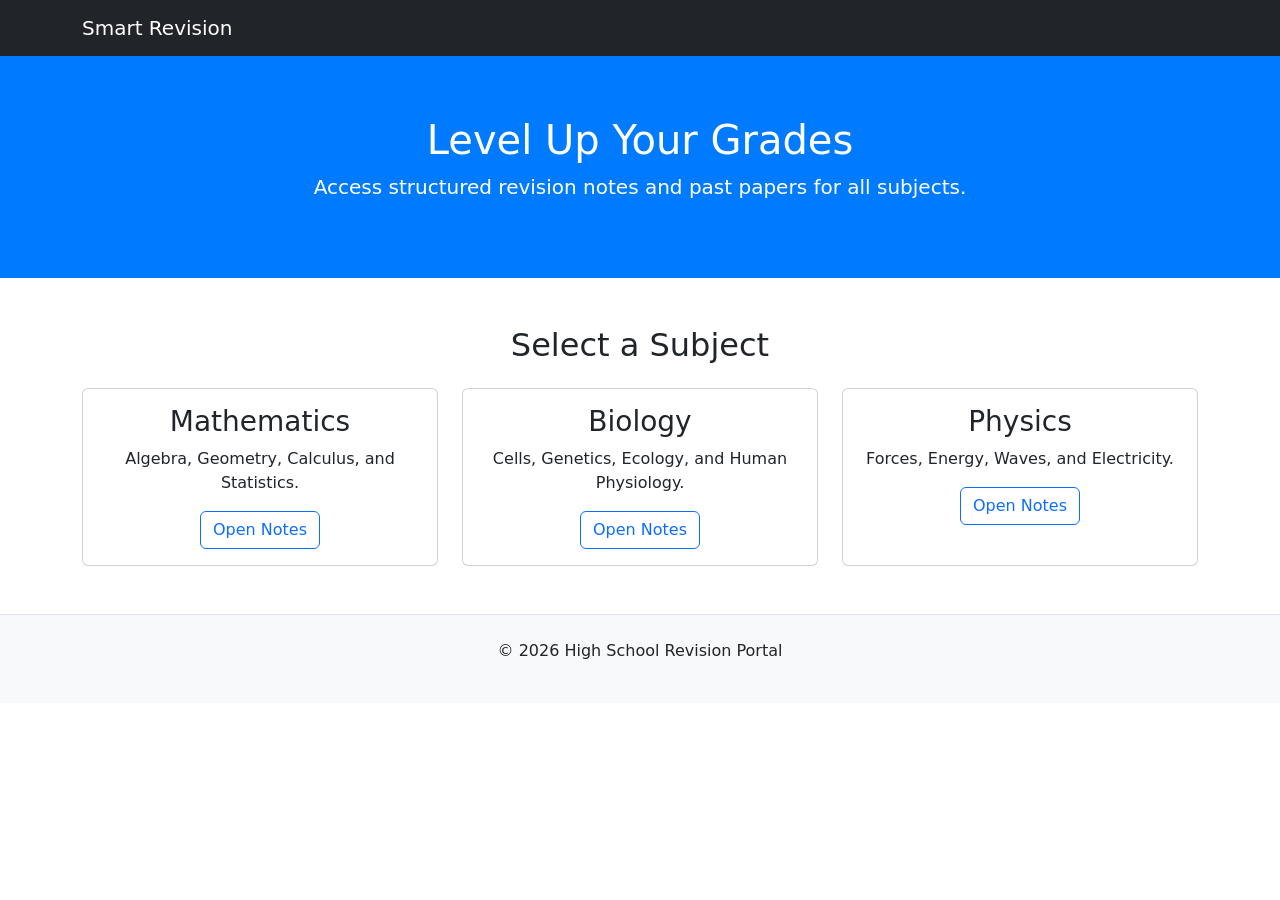
==== index.html @ f05e2a34 "Moved files to root and removed subfolder" ====
<!DOCTYPE html>
<html lang="en">
<head>
    <meta charset="UTF-8">
    <meta name="viewport" content="width=device-width, initial-scale=1.0">
    <title>High School Revision Portal</title>
    <link href="https://cdn.jsdelivr.net/npm/bootstrap@5.3.0/dist/css/bootstrap.min.css" rel="stylesheet">
    <style>
        .subject-card { transition: 0.3s; cursor: pointer; }
        .subject-card:hover { transform: translateY(-5px); box-shadow: 0 10px 20px rgba(0,0,0,0.1); }
        .hero-section { background: #007bff; color: white; padding: 60px 0; }
    </style>
</head>
<body>

    <nav class="navbar navbar-expand-lg navbar-dark bg-dark">
        <div class="container">
            <a class="navbar-brand" href="#">Smart Revision</a>
        </div>
    </nav>

    <header class="hero-section text-center">
        <div class="container">
            <h1>Level Up Your Grades</h1>
            <p class="lead">Access structured revision notes and past papers for all subjects.</p>
        </div>
    </header>

    <div class="container my-5">
        <h2 class="mb-4 text-center">Select a Subject</h2>
        <div class="row g-4">
            <div class="col-md-4">
                <div class="card h-100 subject-card">
                    <div class="card-body text-center">
                        <h3 class="card-title">Mathematics</h3>
                        <p class="card-text">Algebra, Geometry, Calculus, and Statistics.</p>
                        <a href="mathematics.html" class="btn btn-outline-primary">Open Notes</a>
                    </div>
                </div>
            </div>

            <div class="col-md-4">
                <div class="card h-100 subject-card">
                    <div class="card-body text-center">
                        <h3 class="card-title">Biology</h3>
                        <p class="card-text">Cells, Genetics, Ecology, and Human Physiology.</p>
                        <a href="#" class="btn btn-outline-primary">Open Notes</a>
                    </div>
                </div>
            </div>

            <div class="col-md-4">
                <div class="card h-100 subject-card">
                    <div class="card-body text-center">
                        <h3 class="card-title">Physics</h3>
                        <p class="card-text">Forces, Energy, Waves, and Electricity.</p>
                        <a href="#" class="btn btn-outline-primary">Open Notes</a>
                    </div>
                </div>
            </div>
        </div>
    </div>

    <footer class="text-center py-4 bg-light border-top">
        <p>&copy; 2026 High School Revision Portal</p>
    </footer>

</body>
</html>
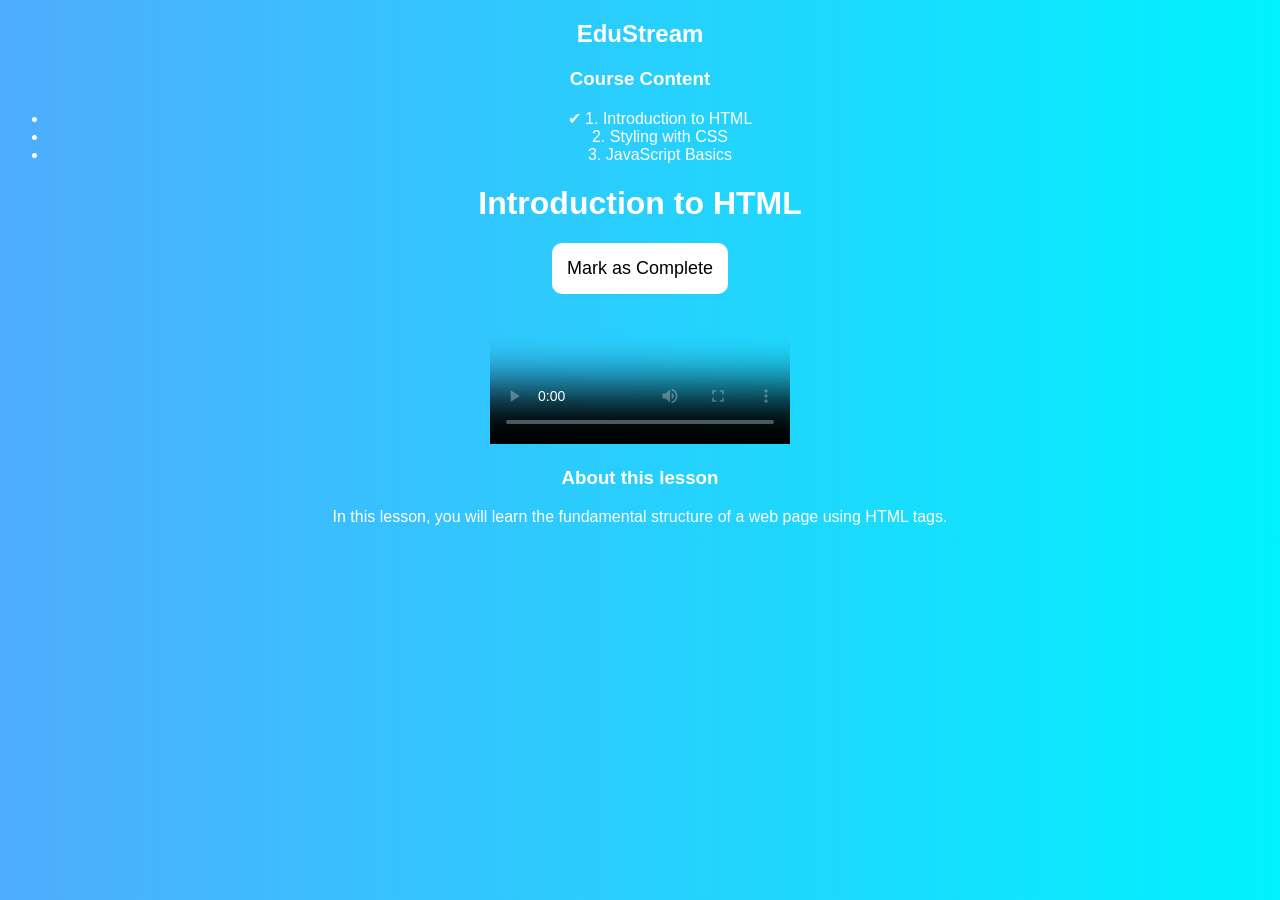
==== commit 999b2fcd: "Created initial HTML structure with sidebar and video player" ====
--- a/index.html
+++ b/index.html
@@ -3,67 +3,53 @@
 <head>
     <meta charset="UTF-8">
     <meta name="viewport" content="width=device-width, initial-scale=1.0">
-    <title>High School Revision Portal</title>
-    <link href="https://cdn.jsdelivr.net/npm/bootstrap@5.3.0/dist/css/bootstrap.min.css" rel="stylesheet">
-    <style>
-        .subject-card { transition: 0.3s; cursor: pointer; }
-        .subject-card:hover { transform: translateY(-5px); box-shadow: 0 10px 20px rgba(0,0,0,0.1); }
-        .hero-section { background: #007bff; color: white; padding: 60px 0; }
-    </style>
+    <title>EduStream | My E-Learning Platform</title>
+    <link rel="stylesheet" href="style.css">
+    <link href="https://fonts.googleapis.com/css2?family=Inter:wght@400;600&display=swap" rel="stylesheet">
 </head>
 <body>
 
-    <nav class="navbar navbar-expand-lg navbar-dark bg-dark">
-        <div class="container">
-            <a class="navbar-brand" href="#">Smart Revision</a>
-        </div>
-    </nav>
+    <div class="container">
+        <aside class="sidebar">
+            <div class="logo">
+                <h2>Edu<span>Stream</span></h2>
+            </div>
+            <nav class="lesson-list">
+                <h3>Course Content</h3>
+                <ul id="playlist">
+                    <li class="active" onclick="changeVideo('vid1.mp4', 'Introduction to HTML')">
+                        <span class="status">✔</span> 1. Introduction to HTML
+                    </li>
+                    <li onclick="changeVideo('vid2.mp4', 'Styling with CSS')">
+                        <span class="status"></span> 2. Styling with CSS
+                    </li>
+                    <li onclick="changeVideo('vid3.mp4', 'JavaScript Basics')">
+                        <span class="status"></span> 3. JavaScript Basics
+                    </li>
+                </ul>
+            </nav>
+        </aside>
 
-    <header class="hero-section text-center">
-        <div class="container">
-            <h1>Level Up Your Grades</h1>
-            <p class="lead">Access structured revision notes and past papers for all subjects.</p>
-        </div>
-    </header>
+        <main class="main-content">
+            <header>
+                <h1 id="current-lesson-title">Introduction to HTML</h1>
+                <button class="btn-complete">Mark as Complete</button>
+            </header>
 
-    <div class="container my-5">
-        <h2 class="mb-4 text-center">Select a Subject</h2>
-        <div class="row g-4">
-            <div class="col-md-4">
-                <div class="card h-100 subject-card">
-                    <div class="card-body text-center">
-                        <h3 class="card-title">Mathematics</h3>
-                        <p class="card-text">Algebra, Geometry, Calculus, and Statistics.</p>
-                        <a href="mathematics.html" class="btn btn-outline-primary">Open Notes</a>
-                    </div>
-                </div>
+            <div class="video-container">
+                <video id="main-video" controls poster="https://via.placeholder.com/800x450">
+                    <source src="assets/videos/intro.mp4" type="video/mp4">
+                    Your browser does not support the video tag.
+                </video>
             </div>
 
-            <div class="col-md-4">
-                <div class="card h-100 subject-card">
-                    <div class="card-body text-center">
-                        <h3 class="card-title">Biology</h3>
-                        <p class="card-text">Cells, Genetics, Ecology, and Human Physiology.</p>
-                        <a href="#" class="btn btn-outline-primary">Open Notes</a>
-                    </div>
-                </div>
-            </div>
-
-            <div class="col-md-4">
-                <div class="card h-100 subject-card">
-                    <div class="card-body text-center">
-                        <h3 class="card-title">Physics</h3>
-                        <p class="card-text">Forces, Energy, Waves, and Electricity.</p>
-                        <a href="#" class="btn btn-outline-primary">Open Notes</a>
-                    </div>
-                </div>
-            </div>
-        </div>
+            <section class="description">
+                <h3>About this lesson</h3>
+                <p id="lesson-desc">In this lesson, you will learn the fundamental structure of a web page using HTML tags.</p>
+            </section>
+        </main>
     </div>
 
-    <footer class="text-center py-4 bg-light border-top">
-        <p>&copy; 2026 High School Revision Portal</p>
-    </footer>
-
+    <script src="script.js"></script>
 </body>
 </html>
--- a/style.css
+++ b/style.css
@@ -0,0 +1,16 @@
+body {
+    font-family: Arial;
+    text-align: center;
+    background: linear-gradient(to right, #4facfe, #00f2fe);
+    color: white;
+}
+
+button {
+    padding: 15px;
+    font-size: 18px;
+    border: none;
+    background: white;
+    color: black;
+    cursor: pointer;
+    border-radius: 10px;
+}
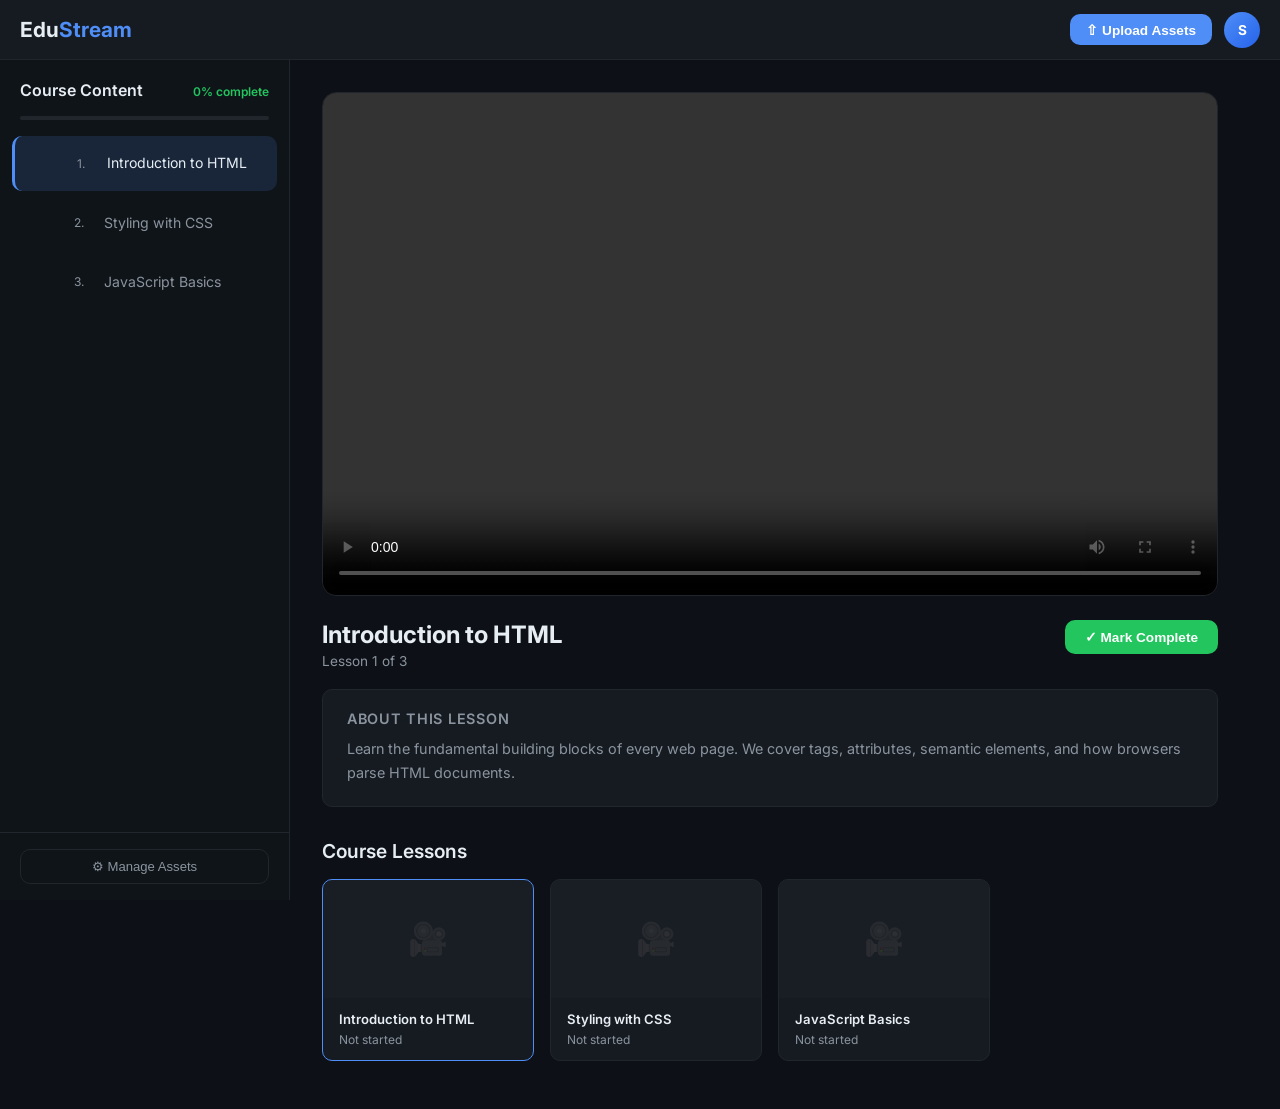
==== commit 787d482d: "Updated EduStream platform" ====
--- a/index.html
+++ b/index.html
@@ -1,55 +1,136 @@
 <!DOCTYPE html>
 <html lang="en">
 <head>
-    <meta charset="UTF-8">
-    <meta name="viewport" content="width=device-width, initial-scale=1.0">
-    <title>EduStream | My E-Learning Platform</title>
-    <link rel="stylesheet" href="style.css">
-    <link href="https://fonts.googleapis.com/css2?family=Inter:wght@400;600&display=swap" rel="stylesheet">
+  <meta charset="UTF-8" />
+  <meta name="viewport" content="width=device-width, initial-scale=1.0" />
+  <title>EduStream | E-Learning Platform</title>
+  <link rel="stylesheet" href="style.css" />
+  <link href="https://fonts.googleapis.com/css2?family=Inter:wght@400;500;600;700&display=swap" rel="stylesheet" />
 </head>
 <body>
 
-    <div class="container">
-        <aside class="sidebar">
-            <div class="logo">
-                <h2>Edu<span>Stream</span></h2>
-            </div>
-            <nav class="lesson-list">
-                <h3>Course Content</h3>
-                <ul id="playlist">
-                    <li class="active" onclick="changeVideo('vid1.mp4', 'Introduction to HTML')">
-                        <span class="status">✔</span> 1. Introduction to HTML
-                    </li>
-                    <li onclick="changeVideo('vid2.mp4', 'Styling with CSS')">
-                        <span class="status"></span> 2. Styling with CSS
-                    </li>
-                    <li onclick="changeVideo('vid3.mp4', 'JavaScript Basics')">
-                        <span class="status"></span> 3. JavaScript Basics
-                    </li>
-                </ul>
-            </nav>
-        </aside>
+  <!-- TOP NAVBAR -->
+  <nav class="navbar">
+    <button class="hamburger" id="hamburger" onclick="toggleSidebar()" aria-label="Menu">&#9776;</button>
+    <div class="nav-logo">Edu<span>Stream</span></div>
+    <div class="nav-actions">
+      <button class="btn-upload-nav" onclick="openUploadModal()">&#8679; Upload Assets</button>
+      <div class="avatar" title="Student">S</div>
+    </div>
+  </nav>
 
-        <main class="main-content">
-            <header>
-                <h1 id="current-lesson-title">Introduction to HTML</h1>
-                <button class="btn-complete">Mark as Complete</button>
-            </header>
+  <div class="app-container">
 
-            <div class="video-container">
-                <video id="main-video" controls poster="https://via.placeholder.com/800x450">
-                    <source src="assets/videos/intro.mp4" type="video/mp4">
-                    Your browser does not support the video tag.
-                </video>
-            </div>
+    <!-- SIDEBAR -->
+    <aside class="sidebar" id="sidebar">
+      <div class="sidebar-header">
+        <h3>Course Content</h3>
+        <span class="progress-label" id="progress-label">0% complete</span>
+      </div>
+      <div class="progress-bar-wrap">
+        <div class="progress-bar" id="progress-bar" style="width:0%"></div>
+      </div>
+      <ul class="playlist" id="playlist"></ul>
+      <div class="sidebar-footer">
+        <button class="btn-manage" onclick="openUploadModal()">&#9881; Manage Assets</button>
+      </div>
+    </aside>
 
-            <section class="description">
-                <h3>About this lesson</h3>
-                <p id="lesson-desc">In this lesson, you will learn the fundamental structure of a web page using HTML tags.</p>
-            </section>
-        </main>
+    <!-- OVERLAY for mobile sidebar close -->
+    <div class="sidebar-overlay" id="sidebar-overlay" onclick="toggleSidebar()"></div>
+
+    <!-- MAIN CONTENT -->
+    <main class="main-content">
+
+      <div class="video-wrap">
+        <div class="video-box">
+          <video id="main-video" controls playsinline style="display:none;">
+            <source id="video-src" src="" type="video/mp4" />
+          </video>
+          <div class="video-placeholder" id="video-placeholder">
+            <div class="placeholder-icon">&#9654;</div>
+            <p>Select a lesson to begin</p>
+          </div>
+        </div>
+      </div>
+
+      <div class="lesson-header">
+        <div class="lesson-header-text">
+          <h1 id="lesson-title">Welcome to EduStream</h1>
+          <p id="lesson-meta" class="lesson-meta">Select a lesson from the sidebar to start</p>
+        </div>
+        <button class="btn-complete" id="btn-complete" onclick="markComplete()">&#10003; Mark Complete</button>
+      </div>
+
+      <section class="lesson-desc-box">
+        <h4>About this lesson</h4>
+        <p id="lesson-desc">This platform lets you upload your own videos, thumbnails, and icons. Click <strong>Upload Assets</strong> in the top bar to get started, then add lessons using the sidebar.</p>
+      </section>
+
+      <section class="courses-section">
+        <h2>Course Lessons</h2>
+        <div class="courses-grid" id="courses-grid"></div>
+        <p class="empty-hint" id="empty-hint">No lessons yet. Add lessons in <code>script.js</code> or use the asset uploader above.</p>
+      </section>
+
+    </main>
+  </div>
+
+  <!-- UPLOAD MODAL OVERLAY -->
+  <div class="modal-overlay" id="modal-overlay" onclick="closeUploadModal()"></div>
+
+  <!-- UPLOAD MODAL -->
+  <div class="modal" id="upload-modal" role="dialog" aria-modal="true" aria-labelledby="modal-title">
+    <div class="modal-header">
+      <h3 id="modal-title">Manage Assets</h3>
+      <button class="modal-close" onclick="closeUploadModal()" aria-label="Close">&times;</button>
     </div>
 
-    <script src="script.js"></script>
+    <div class="upload-tabs">
+      <button class="tab-btn active" onclick="switchTab('videos', this)">&#127909; Videos</button>
+      <button class="tab-btn"       onclick="switchTab('images', this)">&#128444; Images</button>
+      <button class="tab-btn"       onclick="switchTab('icons',  this)">&#9733; Icons</button>
+    </div>
+
+    <div class="tab-content active" id="tab-videos">
+      <div class="drop-zone" ondragover="dragOver(event)" ondragleave="dragLeave(event)" ondrop="dropFile(event,'video')">
+        <div class="drop-icon">&#127909;</div>
+        <p>Drag &amp; drop MP4 / WebM videos here</p>
+        <label class="btn-browse">Browse Files
+          <input type="file" accept="video/*" multiple onchange="handleFileInput(event,'video')"/>
+        </label>
+      </div>
+      <div class="asset-list" id="asset-list-videos"></div>
+    </div>
+
+    <div class="tab-content" id="tab-images">
+      <div class="drop-zone" ondragover="dragOver(event)" ondragleave="dragLeave(event)" ondrop="dropFile(event,'image')">
+        <div class="drop-icon">&#128444;</div>
+        <p>Drag &amp; drop JPG / PNG / WebP images here</p>
+        <label class="btn-browse">Browse Files
+          <input type="file" accept="image/*" multiple onchange="handleFileInput(event,'image')"/>
+        </label>
+      </div>
+      <div class="asset-list" id="asset-list-images"></div>
+    </div>
+
+    <div class="tab-content" id="tab-icons">
+      <div class="drop-zone" ondragover="dragOver(event)" ondragleave="dragLeave(event)" ondrop="dropFile(event,'icon')">
+        <div class="drop-icon">&#9733;</div>
+        <p>Drag &amp; drop SVG / PNG icons here</p>
+        <label class="btn-browse">Browse Files
+          <input type="file" accept="image/svg+xml,image/png" multiple onchange="handleFileInput(event,'icon')"/>
+        </label>
+      </div>
+      <div class="asset-list" id="asset-list-icons"></div>
+    </div>
+
+    <div class="modal-footer">
+      <p id="modal-status" class="modal-status"></p>
+      <button class="btn-done" onclick="closeUploadModal()">Done</button>
+    </div>
+  </div>
+
+  <script src="script.js"></script>
 </body>
 </html>
--- a/style.css
+++ b/style.css
@@ -1,16 +1,615 @@
+/* =============================================
+   EduStream — style.css
+   ============================================= */
+
+/* --- Variables --- */
+:root {
+  --primary:       #4f8ef7;
+  --primary-dark:  #2563eb;
+  --accent:        #22c55e;
+  --bg:            #0d1117;
+  --bg-card:       #161b22;
+  --bg-sidebar:    #0f1419;
+  --border:        #21262d;
+  --text:          #e6edf3;
+  --text-muted:    #8b949e;
+  --radius:        10px;
+  --sidebar-w:     290px;
+  --nav-h:         60px;
+  --transition:    0.2s ease;
+}
+
+/* --- Reset & Base --- */
+*, *::before, *::after { box-sizing: border-box; margin: 0; padding: 0; }
+
+html { font-size: 16px; scroll-behavior: smooth; }
+
 body {
-    font-family: Arial;
-    text-align: center;
-    background: linear-gradient(to right, #4facfe, #00f2fe);
-    color: white;
-}
-
-button {
-    padding: 15px;
-    font-size: 18px;
-    border: none;
-    background: white;
-    color: black;
-    cursor: pointer;
-    border-radius: 10px;
-}+  font-family: 'Inter', sans-serif;
+  background: var(--bg);
+  color: var(--text);
+  min-height: 100vh;
+  overflow-x: hidden;
+}
+
+h1 { font-size: 1.5rem; font-weight: 700; }
+h2 { font-size: 1.2rem; font-weight: 600; }
+h3 { font-size: 1rem; font-weight: 600; }
+h4 { font-size: 0.9rem; font-weight: 600; color: var(--text-muted); text-transform: uppercase; letter-spacing: 0.05em; }
+
+/* --- Navbar --- */
+.navbar {
+  position: fixed;
+  top: 0; left: 0; right: 0;
+  height: var(--nav-h);
+  background: var(--bg-card);
+  border-bottom: 1px solid var(--border);
+  display: flex;
+  align-items: center;
+  padding: 0 1.25rem;
+  gap: 1rem;
+  z-index: 100;
+}
+
+.nav-logo {
+  font-size: 1.3rem;
+  font-weight: 700;
+  color: var(--text);
+  flex: 1;
+}
+.nav-logo span { color: var(--primary); }
+
+.nav-actions { display: flex; align-items: center; gap: 0.75rem; }
+
+.btn-upload-nav {
+  background: var(--primary);
+  color: #fff;
+  border: none;
+  border-radius: var(--radius);
+  padding: 0.45rem 1rem;
+  font-size: 0.85rem;
+  font-weight: 600;
+  cursor: pointer;
+  transition: background var(--transition);
+  white-space: nowrap;
+}
+.btn-upload-nav:hover { background: var(--primary-dark); }
+
+.avatar {
+  width: 36px; height: 36px;
+  border-radius: 50%;
+  background: linear-gradient(135deg, var(--primary), var(--primary-dark));
+  display: flex; align-items: center; justify-content: center;
+  font-weight: 700; font-size: 0.85rem;
+  color: #fff; cursor: pointer;
+  flex-shrink: 0;
+}
+
+/* --- Hamburger --- */
+.hamburger {
+  display: none;
+  background: none;
+  border: none;
+  color: var(--text);
+  font-size: 1.4rem;
+  cursor: pointer;
+  padding: 0.25rem 0.5rem;
+  border-radius: 6px;
+  transition: background var(--transition);
+}
+.hamburger:hover { background: var(--border); }
+
+/* --- App Container --- */
+.app-container {
+  display: flex;
+  margin-top: var(--nav-h);
+  min-height: calc(100vh - var(--nav-h));
+}
+
+/* --- Sidebar --- */
+.sidebar {
+  width: var(--sidebar-w);
+  background: var(--bg-sidebar);
+  border-right: 1px solid var(--border);
+  display: flex;
+  flex-direction: column;
+  position: sticky;
+  top: var(--nav-h);
+  height: calc(100vh - var(--nav-h));
+  overflow-y: auto;
+  flex-shrink: 0;
+  transition: transform var(--transition);
+}
+
+.sidebar-header {
+  padding: 1.25rem 1.25rem 0.5rem;
+  display: flex;
+  justify-content: space-between;
+  align-items: baseline;
+}
+
+.progress-label {
+  font-size: 0.75rem;
+  color: var(--accent);
+  font-weight: 600;
+}
+
+.progress-bar-wrap {
+  height: 4px;
+  background: var(--border);
+  margin: 0.5rem 1.25rem 1rem;
+  border-radius: 2px;
+  overflow: hidden;
+}
+.progress-bar {
+  height: 100%;
+  background: var(--accent);
+  border-radius: 2px;
+  transition: width 0.4s ease;
+}
+
+/* --- Playlist --- */
+.playlist {
+  list-style: none;
+  padding: 0 0.75rem;
+  flex: 1;
+}
+
+.playlist li {
+  display: flex;
+  align-items: center;
+  gap: 0.75rem;
+  padding: 0.85rem 0.75rem;
+  border-radius: var(--radius);
+  cursor: pointer;
+  margin-bottom: 4px;
+  transition: background var(--transition);
+  font-size: 0.88rem;
+  color: var(--text-muted);
+  position: relative;
+}
+.playlist li:hover  { background: rgba(79,142,247,0.08); color: var(--text); }
+.playlist li.active { background: rgba(79,142,247,0.15); color: var(--text); border-left: 3px solid var(--primary); }
+
+.playlist .lesson-thumb {
+  width: 38px; height: 28px;
+  border-radius: 4px;
+  object-fit: cover;
+  flex-shrink: 0;
+  background: var(--border);
+}
+
+.playlist .lesson-num {
+  font-size: 0.75rem;
+  color: var(--text-muted);
+  min-width: 18px;
+}
+
+.playlist .lesson-name {
+  flex: 1;
+  line-height: 1.3;
+}
+
+.playlist .status-icon {
+  font-size: 0.8rem;
+  color: var(--accent);
+  flex-shrink: 0;
+}
+
+.sidebar-footer {
+  padding: 1rem 1.25rem;
+  border-top: 1px solid var(--border);
+}
+
+.btn-manage {
+  width: 100%;
+  background: none;
+  border: 1px solid var(--border);
+  color: var(--text-muted);
+  border-radius: var(--radius);
+  padding: 0.55rem 1rem;
+  font-size: 0.82rem;
+  cursor: pointer;
+  transition: all var(--transition);
+}
+.btn-manage:hover { background: var(--border); color: var(--text); }
+
+/* Sidebar overlay (mobile) */
+.sidebar-overlay {
+  display: none;
+  position: fixed;
+  inset: 0;
+  background: rgba(0,0,0,0.6);
+  z-index: 49;
+}
+
+/* --- Main Content --- */
+.main-content {
+  flex: 1;
+  padding: 2rem 2rem 3rem;
+  max-width: 960px;
+  min-width: 0;
+}
+
+/* --- Video Box --- */
+.video-wrap { margin-bottom: 1.5rem; }
+
+.video-box {
+  position: relative;
+  width: 100%;
+  aspect-ratio: 16/9;
+  background: #000;
+  border-radius: 14px;
+  overflow: hidden;
+  border: 1px solid var(--border);
+}
+
+.video-box video {
+  width: 100%; height: 100%;
+  object-fit: contain;
+  display: block;
+}
+
+.video-placeholder {
+  position: absolute;
+  inset: 0;
+  display: flex;
+  flex-direction: column;
+  align-items: center;
+  justify-content: center;
+  background: var(--bg-card);
+  color: var(--text-muted);
+  gap: 0.75rem;
+}
+.placeholder-icon {
+  font-size: 3rem;
+  opacity: 0.3;
+}
+.video-placeholder p { font-size: 0.9rem; opacity: 0.6; }
+
+/* --- Lesson Header --- */
+.lesson-header {
+  display: flex;
+  align-items: flex-start;
+  justify-content: space-between;
+  gap: 1rem;
+  margin-bottom: 1.25rem;
+  flex-wrap: wrap;
+}
+
+.lesson-header-text h1 { margin-bottom: 0.25rem; }
+
+.lesson-meta {
+  font-size: 0.85rem;
+  color: var(--text-muted);
+}
+
+.btn-complete {
+  background: var(--accent);
+  color: #fff;
+  border: none;
+  border-radius: var(--radius);
+  padding: 0.55rem 1.25rem;
+  font-size: 0.85rem;
+  font-weight: 600;
+  cursor: pointer;
+  transition: opacity var(--transition), transform var(--transition);
+  white-space: nowrap;
+  flex-shrink: 0;
+}
+.btn-complete:hover    { opacity: 0.85; }
+.btn-complete:active   { transform: scale(0.97); }
+.btn-complete.done     { background: var(--border); color: var(--text-muted); cursor: default; }
+
+/* --- Lesson Description --- */
+.lesson-desc-box {
+  background: var(--bg-card);
+  border: 1px solid var(--border);
+  border-radius: var(--radius);
+  padding: 1.25rem 1.5rem;
+  margin-bottom: 2rem;
+}
+.lesson-desc-box h4 { margin-bottom: 0.6rem; }
+.lesson-desc-box p { font-size: 0.9rem; line-height: 1.7; color: var(--text-muted); }
+.lesson-desc-box strong { color: var(--primary); }
+
+/* --- Courses Grid --- */
+.courses-section h2 { margin-bottom: 1rem; }
+
+.courses-grid {
+  display: grid;
+  grid-template-columns: repeat(auto-fill, minmax(200px, 1fr));
+  gap: 1rem;
+}
+
+.course-card {
+  background: var(--bg-card);
+  border: 1px solid var(--border);
+  border-radius: var(--radius);
+  overflow: hidden;
+  cursor: pointer;
+  transition: border-color var(--transition), transform var(--transition);
+}
+.course-card:hover { border-color: var(--primary); transform: translateY(-2px); }
+.course-card.active-card { border-color: var(--primary); }
+
+.course-card-thumb {
+  width: 100%;
+  aspect-ratio: 16/9;
+  object-fit: cover;
+  background: var(--border);
+  display: block;
+}
+
+.course-card-thumb-placeholder {
+  width: 100%;
+  aspect-ratio: 16/9;
+  background: var(--border);
+  display: flex;
+  align-items: center;
+  justify-content: center;
+  font-size: 2rem;
+  opacity: 0.3;
+}
+
+.course-card-body {
+  padding: 0.75rem 1rem;
+}
+.course-card-body p {
+  font-size: 0.82rem;
+  font-weight: 600;
+  color: var(--text);
+  line-height: 1.4;
+}
+.course-card-body span {
+  font-size: 0.75rem;
+  color: var(--text-muted);
+}
+
+.empty-hint {
+  font-size: 0.85rem;
+  color: var(--text-muted);
+  margin-top: 0.5rem;
+}
+.empty-hint code {
+  background: var(--border);
+  padding: 0.1em 0.4em;
+  border-radius: 4px;
+  font-size: 0.82rem;
+}
+
+/* =============================================
+   MODAL
+   ============================================= */
+.modal-overlay {
+  display: none;
+  position: fixed;
+  inset: 0;
+  background: rgba(0,0,0,0.7);
+  z-index: 199;
+}
+.modal-overlay.open { display: block; }
+
+.modal {
+  display: none;
+  position: fixed;
+  top: 50%; left: 50%;
+  transform: translate(-50%, -50%);
+  width: min(94vw, 580px);
+  max-height: 88vh;
+  background: var(--bg-card);
+  border: 1px solid var(--border);
+  border-radius: 16px;
+  z-index: 200;
+  flex-direction: column;
+  overflow: hidden;
+}
+.modal.open { display: flex; }
+
+.modal-header {
+  display: flex;
+  align-items: center;
+  justify-content: space-between;
+  padding: 1.25rem 1.5rem;
+  border-bottom: 1px solid var(--border);
+}
+.modal-header h3 { font-size: 1.05rem; }
+
+.modal-close {
+  background: none;
+  border: none;
+  color: var(--text-muted);
+  font-size: 1.3rem;
+  cursor: pointer;
+  line-height: 1;
+  padding: 0.2rem;
+  border-radius: 4px;
+  transition: color var(--transition);
+}
+.modal-close:hover { color: var(--text); }
+
+/* --- Tabs --- */
+.upload-tabs {
+  display: flex;
+  padding: 0.75rem 1.5rem 0;
+  gap: 0.5rem;
+  border-bottom: 1px solid var(--border);
+}
+
+.tab-btn {
+  background: none;
+  border: none;
+  border-bottom: 2px solid transparent;
+  color: var(--text-muted);
+  font-size: 0.85rem;
+  font-weight: 600;
+  padding: 0.5rem 0.75rem;
+  cursor: pointer;
+  transition: all var(--transition);
+  margin-bottom: -1px;
+}
+.tab-btn:hover  { color: var(--text); }
+.tab-btn.active { color: var(--primary); border-bottom-color: var(--primary); }
+
+/* --- Tab Content --- */
+.tab-content { display: none; padding: 1.25rem 1.5rem; overflow-y: auto; }
+.tab-content.active { display: block; }
+
+/* --- Drop Zone --- */
+.drop-zone {
+  border: 2px dashed var(--border);
+  border-radius: var(--radius);
+  padding: 2rem 1rem;
+  text-align: center;
+  transition: border-color var(--transition), background var(--transition);
+  margin-bottom: 1rem;
+}
+.drop-zone.drag-over {
+  border-color: var(--primary);
+  background: rgba(79,142,247,0.06);
+}
+.drop-icon { font-size: 2rem; margin-bottom: 0.5rem; opacity: 0.5; }
+.drop-zone p { font-size: 0.85rem; color: var(--text-muted); margin-bottom: 0.75rem; }
+
+.btn-browse {
+  display: inline-block;
+  background: var(--primary);
+  color: #fff;
+  border-radius: var(--radius);
+  padding: 0.45rem 1.1rem;
+  font-size: 0.83rem;
+  font-weight: 600;
+  cursor: pointer;
+  transition: background var(--transition);
+}
+.btn-browse:hover { background: var(--primary-dark); }
+.btn-browse input { display: none; }
+
+/* --- Asset List --- */
+.asset-list { display: flex; flex-direction: column; gap: 0.5rem; max-height: 240px; overflow-y: auto; }
+
+.asset-item {
+  display: flex;
+  align-items: center;
+  gap: 0.75rem;
+  background: var(--bg);
+  border: 1px solid var(--border);
+  border-radius: 8px;
+  padding: 0.6rem 0.9rem;
+  font-size: 0.82rem;
+}
+
+.asset-item-thumb {
+  width: 44px; height: 30px;
+  border-radius: 4px;
+  object-fit: cover;
+  background: var(--border);
+  flex-shrink: 0;
+}
+
+.asset-item-name {
+  flex: 1;
+  overflow: hidden;
+  text-overflow: ellipsis;
+  white-space: nowrap;
+  color: var(--text);
+}
+
+.asset-item-size { color: var(--text-muted); font-size: 0.75rem; }
+
+.asset-item-assign {
+  background: var(--primary);
+  color: #fff;
+  border: none;
+  border-radius: 6px;
+  padding: 0.3rem 0.65rem;
+  font-size: 0.75rem;
+  font-weight: 600;
+  cursor: pointer;
+  white-space: nowrap;
+  transition: background var(--transition);
+}
+.asset-item-assign:hover { background: var(--primary-dark); }
+
+.asset-item-del {
+  background: none;
+  border: none;
+  color: var(--text-muted);
+  cursor: pointer;
+  font-size: 1rem;
+  padding: 0.15rem 0.3rem;
+  border-radius: 4px;
+  transition: color var(--transition);
+}
+.asset-item-del:hover { color: #f87171; }
+
+/* --- Modal Footer --- */
+.modal-footer {
+  display: flex;
+  align-items: center;
+  justify-content: space-between;
+  padding: 1rem 1.5rem;
+  border-top: 1px solid var(--border);
+  gap: 1rem;
+}
+
+.modal-status {
+  font-size: 0.8rem;
+  color: var(--accent);
+  flex: 1;
+}
+
+.btn-done {
+  background: var(--primary);
+  color: #fff;
+  border: none;
+  border-radius: var(--radius);
+  padding: 0.55rem 1.5rem;
+  font-size: 0.9rem;
+  font-weight: 600;
+  cursor: pointer;
+  transition: background var(--transition);
+}
+.btn-done:hover { background: var(--primary-dark); }
+
+/* =============================================
+   RESPONSIVE — MOBILE
+   ============================================= */
+@media (max-width: 768px) {
+  .hamburger { display: block; }
+
+  .sidebar {
+    position: fixed;
+    top: var(--nav-h);
+    left: 0;
+    height: calc(100vh - var(--nav-h));
+    z-index: 50;
+    transform: translateX(-100%);
+  }
+  .sidebar.open       { transform: translateX(0); }
+  .sidebar-overlay.open { display: block; }
+
+  .main-content { padding: 1.25rem 1rem 2.5rem; }
+
+  .lesson-header { flex-direction: column; align-items: flex-start; }
+  .btn-complete  { width: 100%; justify-content: center; text-align: center; }
+
+  .courses-grid { grid-template-columns: repeat(auto-fill, minmax(140px, 1fr)); }
+
+  .upload-tabs { padding: 0.5rem 1rem 0; }
+  .tab-content { padding: 1rem; }
+  .modal-header { padding: 1rem; }
+}
+
+@media (max-width: 480px) {
+  .btn-upload-nav span, .btn-upload-nav { font-size: 0.78rem; padding: 0.4rem 0.75rem; }
+  h1 { font-size: 1.2rem; }
+}
+
+/* =============================================
+   SCROLLBAR
+   ============================================= */
+::-webkit-scrollbar { width: 6px; }
+::-webkit-scrollbar-track { background: transparent; }
+::-webkit-scrollbar-thumb { background: var(--border); border-radius: 3px; }
+::-webkit-scrollbar-thumb:hover { background: #30363d; }
